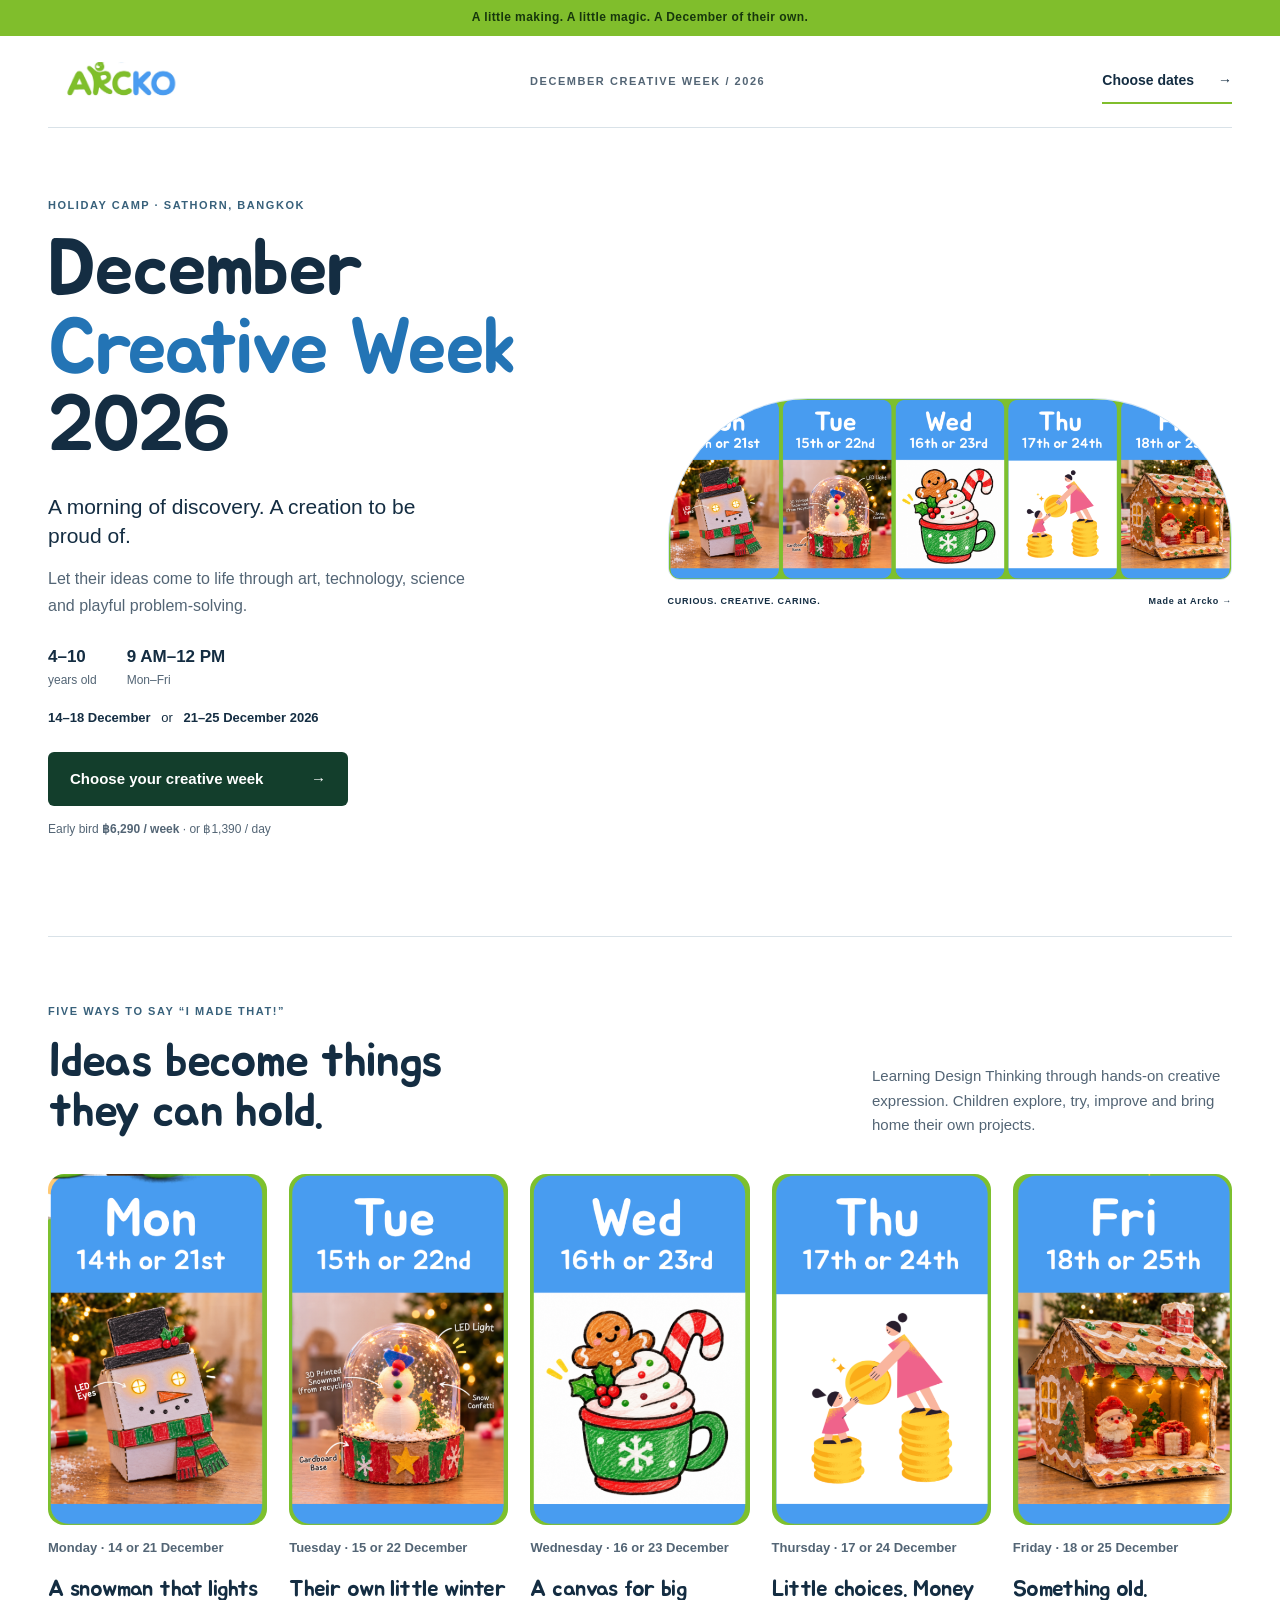
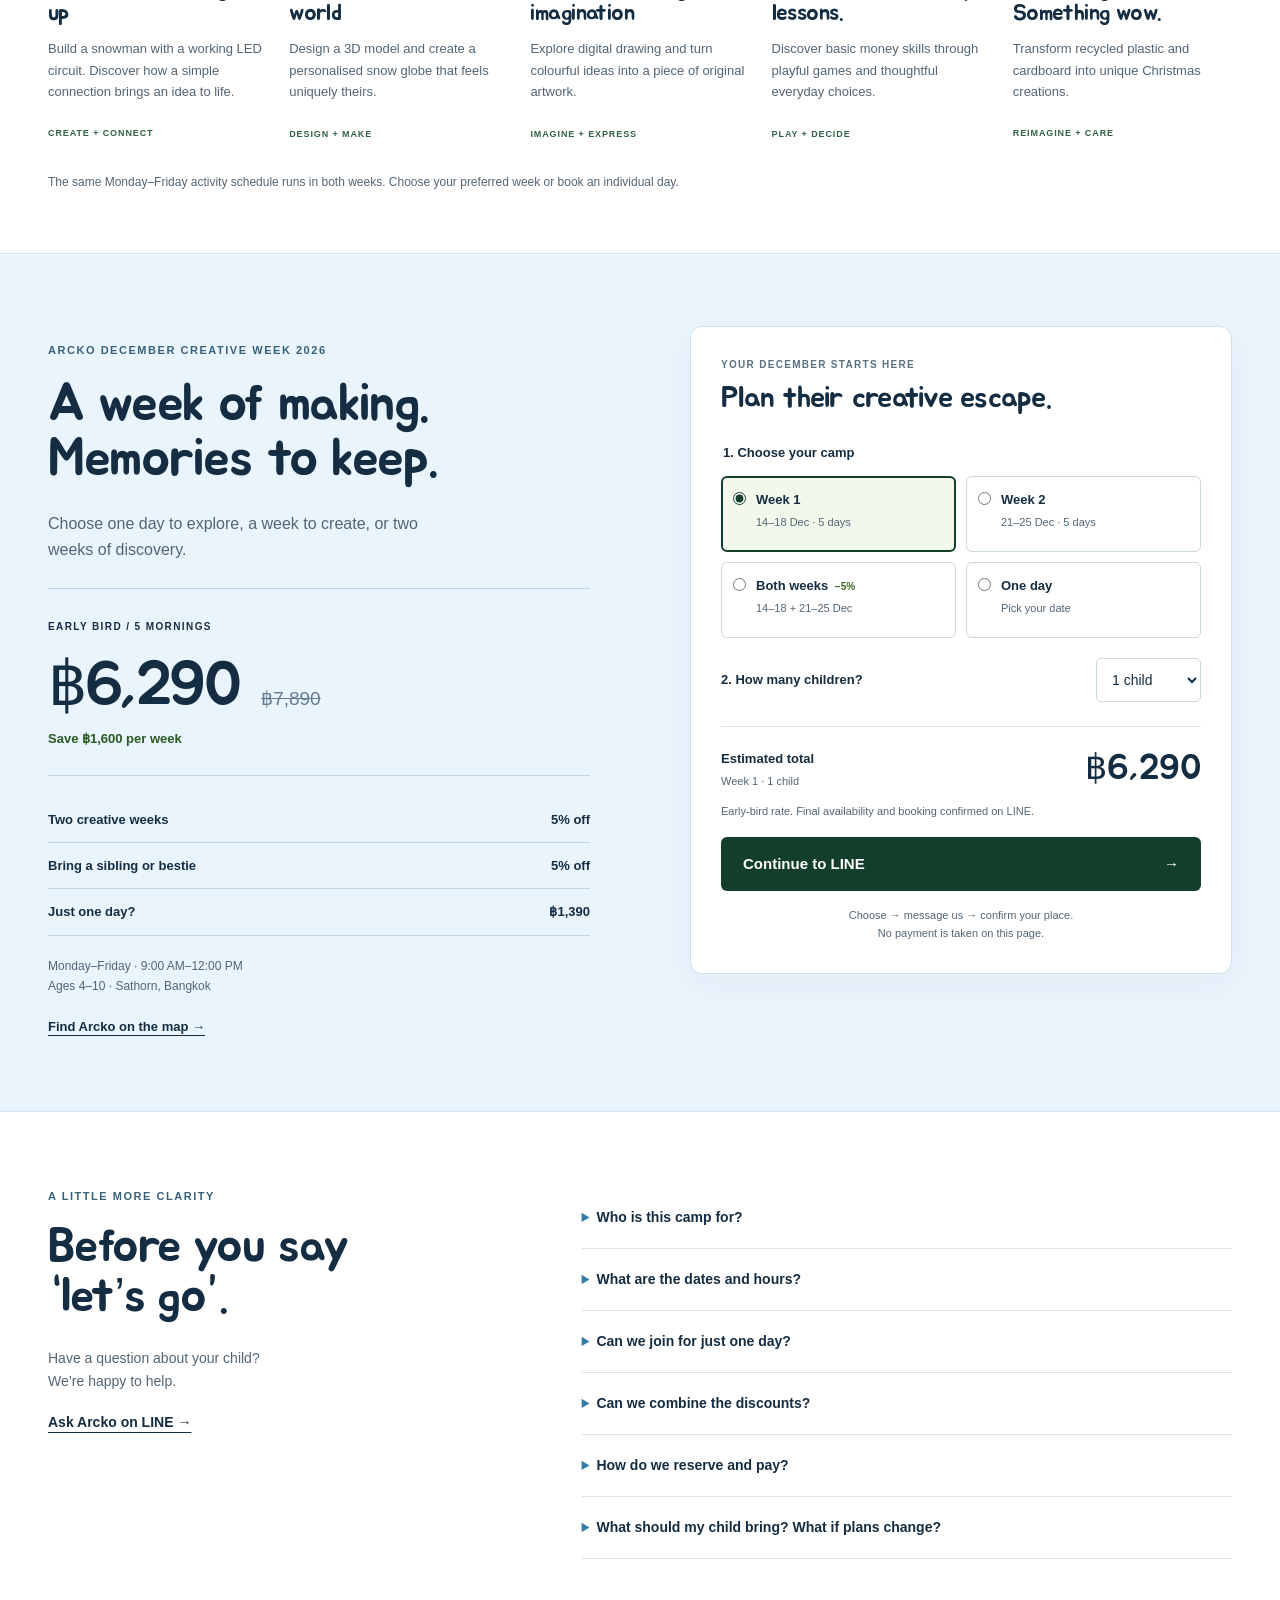
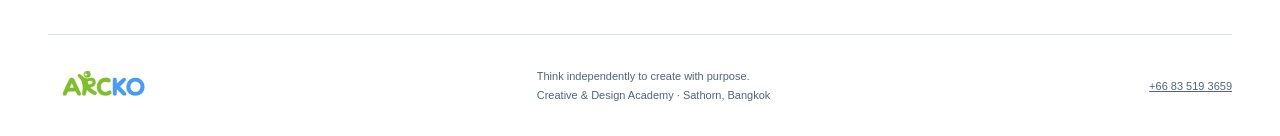
==== december2026/index.html @ ba05538b "Add December Creative Week dedicated page" ====
<!doctype html>
<html lang="en">
<head>
  <meta charset="utf-8">
  <meta name="viewport" content="width=device-width, initial-scale=1">
  <title>December Creative Week 2026 | Kids’ Holiday Camp in Sathorn | Arcko</title>
  <meta name="description" content="A creative December camp for ages 4–10 in Sathorn, Bangkok. 14–18 or 21–25 December 2026, 9am–12pm. 3D printing, circuit toys, digital art, money games and upcycling. Early bird ฿6,290/week.">
  <meta name="theme-color" content="#489cf0">
  <link rel="canonical" href="https://www.arckocreative.com/december2026/">
  <meta property="og:title" content="Arcko December Creative Week 2026">
  <meta property="og:description" content="Little hands. Big December ideas. Ages 4–10 · Sathorn · 14–18 & 21–25 December · from ฿1,390/day.">
  <meta property="og:type" content="website">
  <meta property="og:url" content="https://www.arckocreative.com/december2026/">
  <meta property="og:image" content="https://www.arckocreative.com/december2026/assets/arcko-logo.jpeg">
  <meta name="twitter:card" content="summary">
  <link rel="stylesheet" href="/december2026/camp.css">
  <script src="/december2026/camp-config.js" defer></script>
  <script src="/december2026/camp.js" defer></script>
</head>
<body>
<a class="skip" href="#main">Skip to content</a>
<div class="announcement">A little making. A little magic. A December of their own.</div>
<header class="shell"><a href="#main" aria-label="December Creative Week"><img class="logo" src="/december2026/assets/arcko-logo.jpeg" alt="Arcko" width="1320" height="354"></a><span class="header-label">DECEMBER CREATIVE WEEK / 2026</span><a class="header-cta" href="#booking">Choose dates <span aria-hidden="true">→</span></a></header>
<main id="main">
  <section class="hero shell">
    <div class="hero-copy"><p class="eyebrow">HOLIDAY CAMP · SATHORN, BANGKOK</p><h1>December<br><span>Creative Week</span><br>2026</h1><p class="lead">A morning of discovery. A creation to be proud of.</p><p class="intro">Let their ideas come to life through art, technology, science and playful problem-solving.</p><div class="facts"><span><b>4–10</b> years old</span><span><b>9 AM–12 PM</b> Mon–Fri</span></div><p class="hero-dates">14–18 December <span>or</span> 21–25 December 2026</p><a class="button primary" href="#booking">Choose your creative week <span aria-hidden="true">→</span></a><p class="price-hint">Early bird <b>฿6,290 / week</b> · or ฿1,390 / day</p></div>
    <div class="hero-visual"><div class="video-frame" id="camp-video"><img class="camp-schedule-art" src="/december2026/assets/arcko-december-creative-week-projects.png" alt="Creative Week projects from Monday to Friday: snowman circuit toy, 3D printed snow globe, digital arts, finance for kids, and upcycling" width="2048" height="656" fetchpriority="high"></div><div class="visual-caption"><span>CURIOUS. CREATIVE. CARING.</span><span>Made at Arcko →</span></div><img class="spark" src="/december2026/assets/arcko-spark.png" alt="Spark, Arcko’s lightbulb mascot" width="1305" height="1205"><div class="handwritten">Imagine it.<br>Make it. Keep it.</div></div>
  </section>
  <section class="making shell" id="activities"><div class="section-heading"><div><p class="eyebrow">FIVE WAYS TO SAY “I MADE THAT!”</p><h2>Ideas become things<br>they can hold.</h2></div><p>Learning Design Thinking through hands-on creative expression. Children explore, try, improve and bring home their own projects.</p></div>
  <div class="activities">
    <article><div class="project-art-panel" style="--panel:0"><img src="/december2026/assets/arcko-december-creative-week-projects.png" alt="Monday · 14 or 21 December: Snowman circuit toy with LED eyes" width="2048" height="656" loading="lazy" decoding="async"></div><p class="project-day">Monday · 14 or 21 December</p><h3>A snowman that lights up</h3><p>Build a snowman with a working LED circuit. Discover how a simple connection brings an idea to life.</p><span class="skill">CREATE + CONNECT</span></article>
    <article><div class="project-art-panel" style="--panel:1"><img src="/december2026/assets/arcko-december-creative-week-projects.png" alt="Tuesday · 15 or 22 December: Personalised 3D printed snow globe" width="2048" height="656" loading="lazy" decoding="async"></div><p class="project-day">Tuesday · 15 or 22 December</p><h3>Their own little winter world</h3><p>Design a 3D model and create a personalised snow globe that feels uniquely theirs.</p><span class="skill">DESIGN + MAKE</span></article>
    <article><div class="project-art-panel" style="--panel:2"><img src="/december2026/assets/arcko-december-creative-week-projects.png" alt="Wednesday · 16 or 23 December: Christmas digital drawing" width="2048" height="656" loading="lazy" decoding="async"></div><p class="project-day">Wednesday · 16 or 23 December</p><h3>A canvas for big imagination</h3><p>Explore digital drawing and turn colourful ideas into a piece of original artwork.</p><span class="skill">IMAGINE + EXPRESS</span></article>
    <article><div class="project-art-panel" style="--panel:3"><img src="/december2026/assets/arcko-december-creative-week-projects.png" alt="Thursday · 17 or 24 December: Finance for kids activity illustration" width="2048" height="656" loading="lazy" decoding="async"></div><p class="project-day">Thursday · 17 or 24 December</p><h3>Little choices. Money lessons.</h3><p>Discover basic money skills through playful games and thoughtful everyday choices.</p><span class="skill">PLAY + DECIDE</span></article>
    <article><div class="project-art-panel" style="--panel:4"><img src="/december2026/assets/arcko-december-creative-week-projects.png" alt="Friday · 18 or 25 December: Upcycled Christmas house" width="2048" height="656" loading="lazy" decoding="async"></div><p class="project-day">Friday · 18 or 25 December</p><h3>Something old. Something wow.</h3><p>Transform recycled plastic and cardboard into unique Christmas creations.</p><span class="skill">REIMAGINE + CARE</span></article>
  </div><p class="activity-note">The same Monday–Friday activity schedule runs in both weeks. Choose your preferred week or book an individual day.</p></section>
  <section class="booking-section" id="booking"><div class="shell booking-layout"><div class="offer"><p class="eyebrow">ARCKO DECEMBER CREATIVE WEEK 2026</p><h2>A week of making.<br>Memories to keep.</h2><p class="offer-intro">Choose one day to explore, a week to create, or two weeks of discovery.</p><div class="weekly-price"><span>EARLY BIRD / 5 MORNINGS</span><p><b>฿6,290</b> <del>฿7,890</del></p><strong>Save ฿1,600 per week</strong></div><div class="offer-lines"><p><b>Two creative weeks</b><span>5% off</span></p><p><b>Bring a sibling or bestie</b><span>5% off</span></p><p><b>Just one day?</b><span>฿1,390</span></p></div><p class="small">Monday–Friday · 9:00 AM–12:00 PM<br>Ages 4–10 · Sathorn, Bangkok</p><a class="map-link" href="https://maps.app.goo.gl/bFaTsB1kM1ziKFkr7" target="_blank" rel="noopener">Find Arcko on the map →</a></div>
  <form class="booking-card" id="booking-form"><p class="step-label">YOUR DECEMBER STARTS HERE</p><h3>Plan their creative escape.</h3><fieldset><legend>1. Choose your camp</legend><div class="plan-options"><label><input type="radio" name="plan" value="week1" checked><span><b>Week 1</b><small>14–18 Dec · 5 days</small></span></label><label><input type="radio" name="plan" value="week2"><span><b>Week 2</b><small>21–25 Dec · 5 days</small></span></label><label><input type="radio" name="plan" value="both"><span><b>Both weeks <em>−5%</em></b><small>14–18 + 21–25 Dec</small></span></label><label><input type="radio" name="plan" value="day"><span><b>One day</b><small>Pick your date</small></span></label></div></fieldset><div id="day-field" hidden><label for="camp-day">Choose a day</label><select id="camp-day"><option value="2026-12-14">Monday 14 December</option><option value="2026-12-15">Tuesday 15 December</option><option value="2026-12-16">Wednesday 16 December</option><option value="2026-12-17">Thursday 17 December</option><option value="2026-12-18">Friday 18 December</option><option value="2026-12-21">Monday 21 December</option><option value="2026-12-22">Tuesday 22 December</option><option value="2026-12-23">Wednesday 23 December</option><option value="2026-12-24">Thursday 24 December</option><option value="2026-12-25">Friday 25 December</option></select></div><div class="children-field"><label for="children">2. How many children?</label><select id="children"><option value="1">1 child</option><option value="2">2 children</option><option value="3">3 children</option><option value="4">4 children</option></select></div><label class="checkbox" id="friend-field" hidden><input type="checkbox" id="friends">Booking siblings or besties together · 5% off</label><div class="total" aria-live="polite"><span>Estimated total <small id="selection-description">Week 1 · 1 child</small></span><strong id="total-price">฿6,290</strong></div><p class="discount-note" id="discount-note">Early-bird rate. Final availability and booking confirmed on LINE.</p><button class="button primary" type="submit">Continue to LINE <span aria-hidden="true">→</span></button><p class="reassurance">Choose → message us → confirm your place.<br>No payment is taken on this page.</p><noscript><p>Message our team to choose dates and confirm pricing.</p><a href="https://lin.ee/Sv8YgSv">Book through LINE →</a></noscript></form></div></section>
  <section class="questions shell"><div><p class="eyebrow">A LITTLE MORE CLARITY</p><h2>Before you say<br>“let’s go”.</h2><p>Have a question about your child?<br>We’re happy to help.</p><a href="https://lin.ee/Sv8YgSv" class="text-link">Ask Arcko on LINE →</a></div><div class="faq"><details><summary>Who is this camp for?</summary><p>Children aged 4–10 who enjoy exploring, making and discovering. Tell us your child’s age on LINE so we can discuss the right fit.</p></details><details><summary>What are the dates and hours?</summary><p>Week 1 is 14–18 December 2026. Week 2 is 21–25 December 2026. Each week runs Monday to Friday, 9:00 AM–12:00 PM, in Sathorn, Bangkok.</p></details><details><summary>Can we join for just one day?</summary><p>Yes. The early-bird day rate is ฿1,390 per child. Select “One day” above and choose your date. Our team will confirm the activity schedule and availability.</p></details><details><summary>Can we combine the discounts?</summary><p>There is a 5% offer for two weeks and a 5% offer for siblings or besties. The estimate applies one 5% discount at a time. Our team will confirm which offers apply to your booking on LINE.</p></details><details><summary>How do we reserve and pay?</summary><p>Choose your dates and number of children, then continue to LINE with your booking summary. Our team will confirm availability, the final amount and payment instructions. A page selection alone does not reserve a place.</p></details><details><summary>What should my child bring? What if plans change?</summary><p>Before paying, please ask our team for the packing list, any food or material arrangements, and cancellation or rescheduling terms. Share any allergies or access needs directly with our team.</p></details></div></section>
</main>
<footer class="shell"><img class="logo" src="/december2026/assets/arcko-logo.jpeg" width="1320" height="354" alt="Arcko"><p>Think independently to create with purpose.<br>Creative & Design Academy · Sathorn, Bangkok</p><a href="tel:+66835193659">+66 83 519 3659</a></footer>
<aside class="mobile-bar"><span>Early bird <b>฿6,290<small> / week</small></b></span><a class="button primary" href="#booking">Choose dates →</a></aside>
<dialog id="line-dialog" aria-labelledby="dialog-title"><button type="button" class="close" aria-label="Close booking summary">×</button><p class="eyebrow">ONE MESSAGE AWAY</p><h2 id="dialog-title">Let’s make it happen.</h2><p>Copy your selection, then paste it into our LINE chat. We’ll help you confirm your booking.</p><label for="booking-message">Your booking summary</label><textarea id="booking-message" rows="6" readonly></textarea><div class="dialog-actions"><button class="button outline" id="copy-summary" type="button">1. Copy summary</button><a class="button primary" id="open-line" href="https://lin.ee/Sv8YgSv" target="_blank" rel="noopener">2. Open LINE →</a></div><p id="copy-status" class="small" role="status"></p><p class="small">Your place is confirmed by our team after booking and payment arrangements.</p></dialog>
</body>
</html>
---- december2026/camp.css ----
@font-face{font-family:Jua;src:url('assets/jua.ttf') format('truetype');font-display:swap}
:root{--blue:#489cf0;--green:#80be2c;--ink:#142d42;--muted:#536575;--line:#d9e2e8;--pale:#eef6fd;--paper:#fff;--cta:#133e2c}
*{box-sizing:border-box}html{scroll-behavior:smooth;scroll-padding-top:24px}body{margin:0;color:var(--ink);background:var(--paper);font:16px/1.65 Arial,sans-serif}a{color:inherit}button,input,select,textarea{font:inherit}button,a,input,select,summary{touch-action:manipulation}img{display:block;max-width:100%}h1,h2,h3,p{margin:0}h1,h2,h3{font-family:Jua,Arial,sans-serif;font-weight:400;line-height:1.04;letter-spacing:-.025em}h2{font-size:clamp(34px,4vw,48px)}p{margin-bottom:16px}button{cursor:pointer}.shell{width:min(1200px,calc(100% - 96px));margin-inline:auto}.announcement{background:var(--green);color:#16370c;text-align:center;padding:8px 16px;font-size:12px;letter-spacing:.035em;font-weight:700}header{display:flex;justify-content:space-between;align-items:center;gap:24px;min-height:92px;border-bottom:1px solid var(--line)}.logo{width:145px;height:auto}.header-label{font-size:11px;letter-spacing:.14em;font-weight:700;color:var(--muted)}.header-cta{text-decoration:none;font-weight:700;font-size:14px;border-bottom:2px solid var(--green);padding:10px 0}.header-cta span{margin-left:20px}.hero{display:grid;grid-template-columns:1fr 1fr;gap:55px;padding-block:68px 80px;align-items:center}.eyebrow{font-size:11px;letter-spacing:.14em;font-weight:800;margin-bottom:18px;color:#38617b}h1{font-size:clamp(50px,6.2vw,82px);line-height:.99;margin-bottom:24px}h1 span{color:#2374b5}.lead{font-size:21px;line-height:1.4;max-width:400px}.intro{max-width:430px;color:var(--muted);font-size:16px}.facts{display:flex;gap:30px;margin-top:24px;margin-bottom:16px}.facts span{display:flex;flex-direction:column;font-size:12px;color:var(--muted)}.facts b{font-size:17px;color:var(--ink)}.hero-dates{font-size:13px;font-weight:bold}.hero-dates span{font-weight:400;margin:0 7px}.button{display:inline-flex;align-items:center;justify-content:space-between;gap:20px;min-height:54px;border:0;border-radius:6px;text-decoration:none;font-weight:700;padding:14px 22px;font-size:15px;transition:background .15s,transform .15s}.primary{background:var(--cta);color:#fff}.primary:hover{background:#20563e;transform:translateY(-1px)}.hero .button{margin-top:8px;min-width:300px}.price-hint{font-size:12px;margin-top:14px;color:var(--muted)}.hero-visual{position:relative;padding-bottom:46px}.video-frame{aspect-ratio:4/4.4;background:var(--pale);border-radius:140px 140px 12px 12px;overflow:hidden;border:1px solid #d0e3f3}.media-placeholder{height:100%;display:flex;flex-direction:column;justify-content:center;align-items:center;text-align:center;padding:30px;background-image:linear-gradient(#d7e7f455 1px,transparent 1px),linear-gradient(90deg,#d7e7f455 1px,transparent 1px);background-size:28px 28px;color:#425f74}.media-placeholder p{font-weight:bold;margin:16px 0 3px}.media-placeholder small{font-size:12px;max-width:230px}.play{width:62px;height:62px;display:grid;place-items:center;border:1px solid #91b8d4;border-radius:50%;font-size:30px;background:white}.video-frame video,.video-frame>img{width:100%;height:100%;object-fit:cover}.visual-caption{display:flex;justify-content:space-between;font-size:9px;font-weight:bold;letter-spacing:.08em;padding-top:14px}.spark{position:absolute;right:-20px;bottom:10px;width:156px;filter:drop-shadow(0 7px 9px #26446215)}.handwritten{position:absolute;top:-17px;right:-20px;transform:rotate(7deg);font:22px/1.05 Jua,Arial;background:#d9f1b4;padding:18px 23px;box-shadow:3px 3px 0 var(--ink)}.making{border-top:1px solid var(--line);padding-block:65px 60px}.section-heading{display:flex;align-items:flex-end;justify-content:space-between;gap:50px;margin-bottom:36px}.section-heading>p{max-width:360px;color:var(--muted);font-size:15px;margin:0}.activities{display:grid;grid-template-columns:repeat(5,1fr);gap:22px}.activities article{min-width:0}.photo-slot{aspect-ratio:1;display:flex;flex-direction:column;justify-content:space-between;background:#eef6fd;padding:15px;overflow:hidden;border-bottom:4px solid var(--blue)}.photo-slot>span{font-size:8px;letter-spacing:.1em;color:#547184}.photo-slot>strong{font:25px/1.07 Jua,Arial;color:#48708a}.activities article:nth-child(even) .photo-slot{background:#f0f7e7;border-color:var(--green)}.photo-slot.has-image{padding:0}.photo-slot img{width:100%;height:100%;object-fit:cover}.activities h3{font-size:23px;margin:20px 0 12px}.activities p{font-size:13px;color:var(--muted);line-height:1.65}.skill{font-size:9px;font-weight:800;letter-spacing:.1em;color:#316245}.activity-note{font-size:12px;color:var(--muted);margin-top:28px;margin-bottom:0}.booking-section{background:#eaf4fd;border-top:1px solid #d1e4f4;border-bottom:1px solid #d1e4f4;padding:72px 0}.booking-layout{display:grid;grid-template-columns:1fr 1fr;gap:100px;align-items:start}.offer{padding-top:15px}.offer h2{font-size:clamp(36px,4.2vw,53px)}.offer-intro{max-width:400px;margin:24px 0;color:var(--muted)}.weekly-price{padding:23px 0;border-top:1px solid #bfd6e8;border-bottom:1px solid #bfd6e8}.weekly-price>span{font-size:10px;letter-spacing:.14em;font-weight:800}.weekly-price p{margin:9px 0 0;display:flex;gap:22px;align-items:baseline}.weekly-price b{font:62px Jua,Arial;letter-spacing:-.04em}.weekly-price del{font-size:19px;color:#667c8f}.weekly-price>strong{color:#285a22;font-size:13px}.offer-lines{margin:21px 0}.offer-lines p{display:flex;justify-content:space-between;border-bottom:1px solid #bfd6e8;padding:12px 0;margin:0;gap:15px;font-size:13px}.offer-lines span{font-weight:bold}.small{font-size:12px;color:var(--muted)}.map-link{font-size:13px;font-weight:bold;text-underline-offset:4px}.booking-card{background:white;padding:30px;border-radius:12px;box-shadow:0 10px 36px #17394a0b;border:1px solid #d1dfe8}.step-label{font-size:10px;letter-spacing:.13em;color:#587280;font-weight:bold;margin-bottom:10px}.booking-card h3{font-size:30px;margin-bottom:28px}fieldset{border:0;padding:0;margin:0 0 20px}legend,.children-field>label,#day-field>label{font-weight:bold;font-size:13px;margin-bottom:12px;display:block}.plan-options{display:grid;grid-template-columns:1fr 1fr;gap:10px}.plan-options label{position:relative;cursor:pointer}.plan-options input{position:absolute;left:12px;top:16px;margin:0;accent-color:var(--cta)}.plan-options label>span{display:flex;flex-direction:column;border:1px solid #cad8df;border-radius:6px;padding:12px 10px 12px 34px;min-height:76px}.plan-options b{font-size:13px}.plan-options small{font-size:11px;margin-top:3px;color:var(--muted)}.plan-options input:checked+span{border:2px solid var(--cta);background:#f2f8eb;padding:11px 9px 11px 33px}.plan-options input:focus-visible+span{outline:3px solid var(--blue);outline-offset:3px}.plan-options em{font-style:normal;font-size:10px;color:#38651e;margin-left:3px}.children-field{display:flex;align-items:center;justify-content:space-between;gap:16px;margin-top:20px}.children-field>label{margin:0}select{border:1px solid #cad8df;padding:11px;border-radius:5px;background:white;color:var(--ink);font-size:14px;min-height:44px}#day-field{margin-bottom:18px}#day-field select{width:100%}.checkbox{display:flex;gap:10px;align-items:flex-start;font-size:12px;line-height:1.5;margin-top:16px}.checkbox input{accent-color:var(--cta);width:17px;height:17px;margin:1px 0;flex-shrink:0}[hidden]{display:none!important}.total{display:flex;justify-content:space-between;align-items:center;gap:10px;margin-top:24px;border-top:1px solid var(--line);padding-top:20px}.total>span{font-size:13px;font-weight:bold}.total small{display:block;font-size:11px;font-weight:400;color:var(--muted);margin-top:3px}.total strong{font:35px Jua,Arial;white-space:nowrap}.discount-note{font-size:11px;color:var(--muted);margin:12px 0 18px;line-height:1.5}.booking-card>.button{width:100%}.reassurance{text-align:center;font-size:11px;color:var(--muted);margin:15px 0 0}.questions{display:grid;grid-template-columns:.8fr 1.2fr;gap:100px;padding-block:75px}.questions h2{margin-bottom:24px}.questions>div>p:not(.eyebrow){font-size:14px;color:var(--muted)}.text-link{font-size:14px;font-weight:bold;text-underline-offset:5px}.faq details{border-bottom:1px solid var(--line)}.faq summary{padding:19px 0;font-size:14px;font-weight:bold;cursor:pointer}.faq details p{color:var(--muted);font-size:13px;line-height:1.7;margin-bottom:20px}.faq summary::marker{color:#347da9}footer{border-top:1px solid var(--line);display:flex;justify-content:space-between;align-items:center;gap:30px;padding-block:32px}footer .logo{width:110px}footer p,footer a{font-size:11px;color:var(--muted);margin:0}footer a{white-space:nowrap}.mobile-bar{display:none}.skip{position:absolute;top:-90px;left:10px;background:white;padding:12px;z-index:100}.skip:focus{top:8px}:focus-visible{outline:3px solid #2579bb;outline-offset:4px}dialog{border:0;border-radius:12px;padding:35px;width:min(540px,calc(100% - 32px));max-height:90dvh;overflow:auto;color:var(--ink);box-shadow:0 30px 100px #142d4233}dialog::backdrop{background:#102b41aa;backdrop-filter:blur(4px)}dialog h2{font-size:35px;margin-bottom:20px}dialog>p:not(.eyebrow){font-size:14px;color:var(--muted)}dialog label{font-size:12px;font-weight:bold}.close{position:absolute;right:12px;top:8px;border:0;background:white;font-size:30px;width:40px;height:40px;color:var(--ink)}textarea{display:block;width:100%;margin:10px 0 18px;resize:vertical;border:1px solid var(--line);border-radius:6px;padding:12px;color:var(--ink);background:#f7fafc;font-size:13px;line-height:1.6}.dialog-actions{display:grid;grid-template-columns:1fr 1fr;gap:10px}.dialog-actions .button{font-size:13px;padding:12px;justify-content:center}.outline{border:1px solid var(--ink);background:white;color:var(--ink)}#copy-status{margin-top:12px}
.spark{height:auto}
@media(min-width:1000px){.booking-card{position:sticky;top:30px}}
@media(max-width:1000px){.shell{width:calc(100% - 48px)}.hero{gap:35px}.header-label{font-size:9px}.activities{gap:14px}.activities h3{font-size:20px}.photo-slot>strong{font-size:20px}.photo-slot{padding:12px}.booking-layout{gap:45px}.questions{gap:50px}.booking-card{padding:24px}}
@media(max-width:760px){.header-label{display:none}.hero{grid-template-columns:1fr;gap:40px;padding-block:38px 45px}.hero-copy{max-width:540px}h1{font-size:66px}.hero-visual{width:min(460px,100%);margin-inline:auto}.video-frame{aspect-ratio:4/3;border-radius:95px 95px 8px 8px}.spark{width:120px;right:-10px;bottom:5px}.handwritten{font-size:19px;right:5px}.section-heading{display:block}.section-heading>p{margin-top:22px;max-width:560px}.activities{grid-template-columns:repeat(2,1fr);gap:30px 20px}.activities article:last-child{grid-column:1 / -1;display:grid;grid-template-columns:1fr 1fr;column-gap:20px}.activities article:last-child .photo-slot{grid-row:1 / 4}.activities article:last-child h3{align-self:end}.activities article:last-child .skill{align-self:start}.photo-slot>strong{font-size:29px}.activities h3{font-size:25px}.activities p{font-size:14px}.booking-layout{grid-template-columns:1fr;gap:35px}.booking-section{padding:45px 0}.offer{padding-top:0}.offer-lines{max-width:500px}.weekly-price{max-width:500px}.booking-card{padding:28px}.questions{grid-template-columns:1fr;gap:24px;padding-block:50px}.questions h2 br{display:none}.questions>div>p:not(.eyebrow){display:none}.questions .text-link{display:none}footer{flex-wrap:wrap;gap:20px;padding-bottom:120px}.mobile-bar{display:flex;position:fixed;bottom:0;left:0;right:0;z-index:10;padding:12px 20px max(12px,env(safe-area-inset-bottom));background:#fffffff5;backdrop-filter:blur(12px);border-top:1px solid var(--line);justify-content:space-between;gap:20px;align-items:center}.mobile-bar>span{font-size:10px;line-height:1.4}.mobile-bar b{display:block;font:27px Jua,Arial}.mobile-bar small{font:11px Arial}.mobile-bar .button{min-height:48px;font-size:14px;padding:12px 22px}.making{padding-block:40px}.visual-caption{font-size:8px}}
@media(max-width:400px){.shell{width:calc(100% - 36px)}header{min-height:78px}.logo{width:125px}h1{font-size:56px}.lead{font-size:19px}.hero .button{min-width:0;width:100%;font-size:14px}.facts{gap:25px}.hero-dates{font-size:12px}.hero-dates span{margin:0 3px}.handwritten{font-size:17px}.photo-slot>strong{font-size:23px}.photo-slot>span{font-size:7px}.activities h3{font-size:22px}.activities p{font-size:13px}.booking-card{padding:20px}.plan-options label>span{padding-left:30px}.plan-options input:checked+span{padding-left:29px}.plan-options input{left:10px}.plan-options b{font-size:12px}.plan-options small{font-size:10px}.total strong{font-size:30px}.mobile-bar{padding-inline:16px;gap:10px}.mobile-bar .button{padding-inline:16px}dialog{padding:28px 20px}.dialog-actions{grid-template-columns:1fr}}
@media(prefers-reduced-motion:reduce){html{scroll-behavior:auto}*{transition:none!important}}
.header-cta{white-space:nowrap}.mobile-bar b,.mobile-bar .button{white-space:nowrap}
@media(max-width:360px){h1{font-size:44px}.hero{padding-top:30px}.header-cta span{margin-left:8px}.mobile-bar b{font-size:23px}.mobile-bar .button{font-size:12px;padding-inline:12px}.mobile-bar small{font-size:10px}.mobile-bar{gap:8px}.hero-dates{line-height:1.6}.booking-card{padding:16px}.plan-options{gap:8px}.plan-options label>span{padding-left:27px}.plan-options input:checked+span{padding-left:26px}}

/* Supplied Creative Week artwork, preserved without redrawing. */
.camp-schedule-art{display:block;width:100%;height:auto}.hero-visual .video-frame{aspect-ratio:auto;min-height:0;padding:0;overflow:hidden}.hero-visual .spark,.hero-visual .handwritten{display:none}.project-art-panel{position:relative;width:100%;aspect-ratio:410/656;overflow:hidden;border-radius:16px}.project-art-panel img{display:block;width:500%;max-width:none;height:100%;transform:translateX(calc(var(--panel) * -20%))}.project-day{font-size:13px;font-weight:bold;color:#216eaf;margin:12px 0}
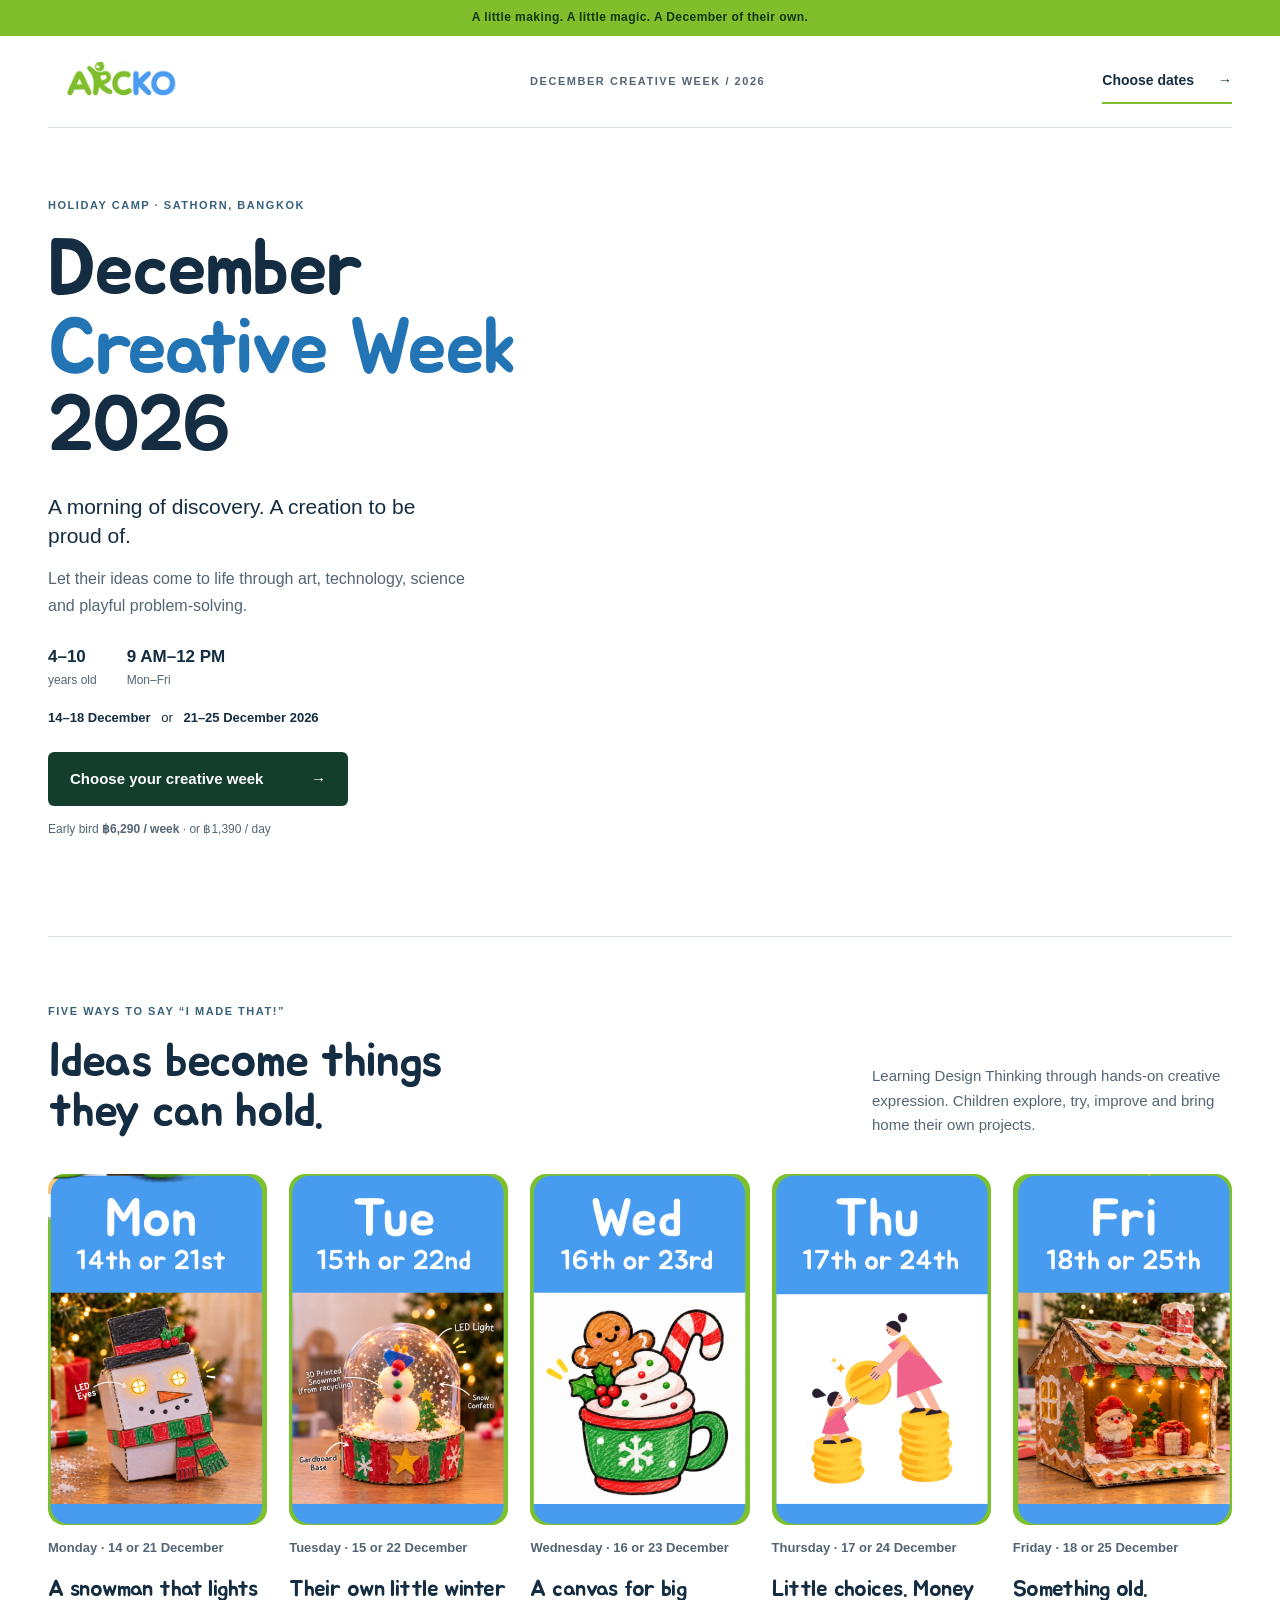
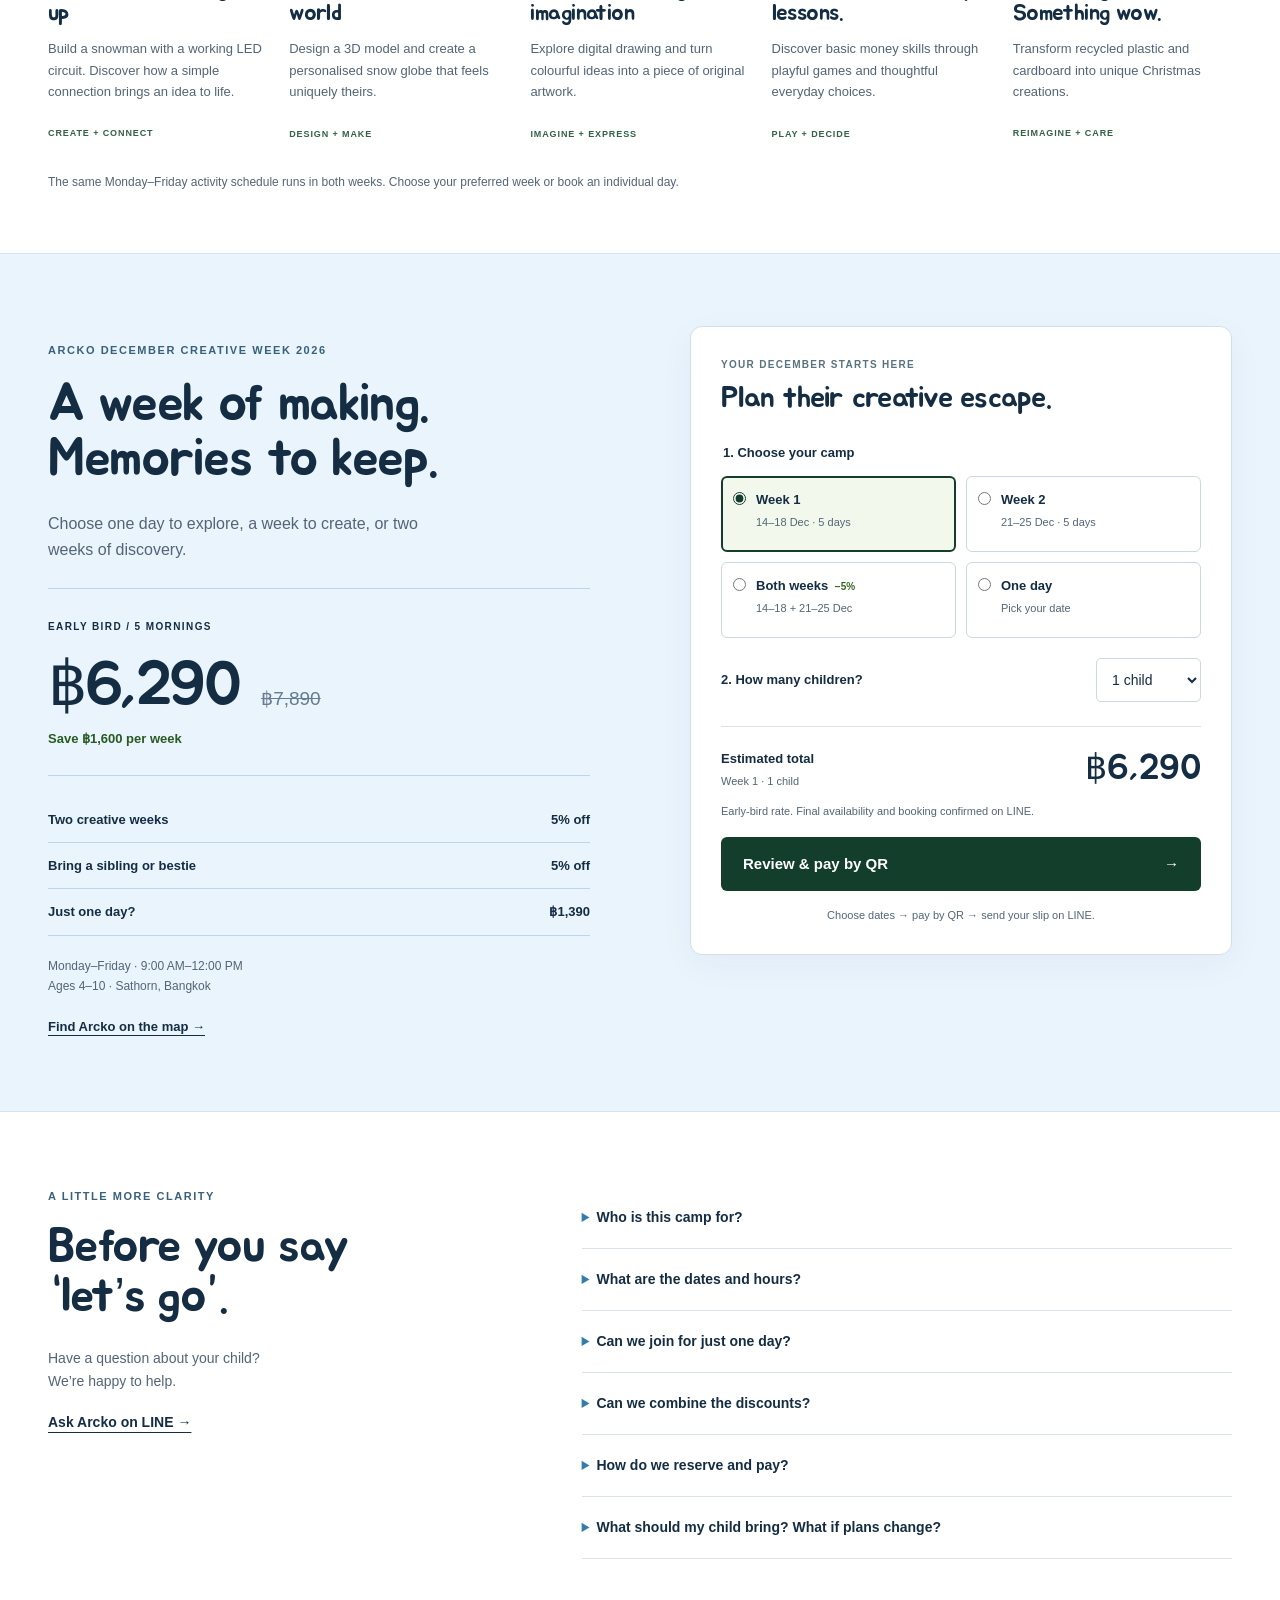
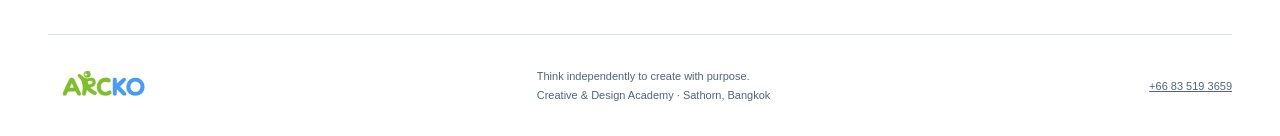
==== commit 63183fc9: "Add December camp QR payment flow" ====
--- a/december2026/index.html
+++ b/december2026/index.html
@@ -24,7 +24,6 @@
 <main id="main">
   <section class="hero shell">
     <div class="hero-copy"><p class="eyebrow">HOLIDAY CAMP · SATHORN, BANGKOK</p><h1>December<br><span>Creative Week</span><br>2026</h1><p class="lead">A morning of discovery. A creation to be proud of.</p><p class="intro">Let their ideas come to life through art, technology, science and playful problem-solving.</p><div class="facts"><span><b>4–10</b> years old</span><span><b>9 AM–12 PM</b> Mon–Fri</span></div><p class="hero-dates">14–18 December <span>or</span> 21–25 December 2026</p><a class="button primary" href="#booking">Choose your creative week <span aria-hidden="true">→</span></a><p class="price-hint">Early bird <b>฿6,290 / week</b> · or ฿1,390 / day</p></div>
-    <div class="hero-visual"><div class="video-frame" id="camp-video"><img class="camp-schedule-art" src="/december2026/assets/arcko-december-creative-week-projects.png" alt="Creative Week projects from Monday to Friday: snowman circuit toy, 3D printed snow globe, digital arts, finance for kids, and upcycling" width="2048" height="656" fetchpriority="high"></div><div class="visual-caption"><span>CURIOUS. CREATIVE. CARING.</span><span>Made at Arcko →</span></div><img class="spark" src="/december2026/assets/arcko-spark.png" alt="Spark, Arcko’s lightbulb mascot" width="1305" height="1205"><div class="handwritten">Imagine it.<br>Make it. Keep it.</div></div>
   </section>
   <section class="making shell" id="activities"><div class="section-heading"><div><p class="eyebrow">FIVE WAYS TO SAY “I MADE THAT!”</p><h2>Ideas become things<br>they can hold.</h2></div><p>Learning Design Thinking through hands-on creative expression. Children explore, try, improve and bring home their own projects.</p></div>
   <div class="activities">
@@ -35,11 +34,11 @@
     <article><div class="project-art-panel" style="--panel:4"><img src="/december2026/assets/arcko-december-creative-week-projects.png" alt="Friday · 18 or 25 December: Upcycled Christmas house" width="2048" height="656" loading="lazy" decoding="async"></div><p class="project-day">Friday · 18 or 25 December</p><h3>Something old. Something wow.</h3><p>Transform recycled plastic and cardboard into unique Christmas creations.</p><span class="skill">REIMAGINE + CARE</span></article>
   </div><p class="activity-note">The same Monday–Friday activity schedule runs in both weeks. Choose your preferred week or book an individual day.</p></section>
   <section class="booking-section" id="booking"><div class="shell booking-layout"><div class="offer"><p class="eyebrow">ARCKO DECEMBER CREATIVE WEEK 2026</p><h2>A week of making.<br>Memories to keep.</h2><p class="offer-intro">Choose one day to explore, a week to create, or two weeks of discovery.</p><div class="weekly-price"><span>EARLY BIRD / 5 MORNINGS</span><p><b>฿6,290</b> <del>฿7,890</del></p><strong>Save ฿1,600 per week</strong></div><div class="offer-lines"><p><b>Two creative weeks</b><span>5% off</span></p><p><b>Bring a sibling or bestie</b><span>5% off</span></p><p><b>Just one day?</b><span>฿1,390</span></p></div><p class="small">Monday–Friday · 9:00 AM–12:00 PM<br>Ages 4–10 · Sathorn, Bangkok</p><a class="map-link" href="https://maps.app.goo.gl/bFaTsB1kM1ziKFkr7" target="_blank" rel="noopener">Find Arcko on the map →</a></div>
-  <form class="booking-card" id="booking-form"><p class="step-label">YOUR DECEMBER STARTS HERE</p><h3>Plan their creative escape.</h3><fieldset><legend>1. Choose your camp</legend><div class="plan-options"><label><input type="radio" name="plan" value="week1" checked><span><b>Week 1</b><small>14–18 Dec · 5 days</small></span></label><label><input type="radio" name="plan" value="week2"><span><b>Week 2</b><small>21–25 Dec · 5 days</small></span></label><label><input type="radio" name="plan" value="both"><span><b>Both weeks <em>−5%</em></b><small>14–18 + 21–25 Dec</small></span></label><label><input type="radio" name="plan" value="day"><span><b>One day</b><small>Pick your date</small></span></label></div></fieldset><div id="day-field" hidden><label for="camp-day">Choose a day</label><select id="camp-day"><option value="2026-12-14">Monday 14 December</option><option value="2026-12-15">Tuesday 15 December</option><option value="2026-12-16">Wednesday 16 December</option><option value="2026-12-17">Thursday 17 December</option><option value="2026-12-18">Friday 18 December</option><option value="2026-12-21">Monday 21 December</option><option value="2026-12-22">Tuesday 22 December</option><option value="2026-12-23">Wednesday 23 December</option><option value="2026-12-24">Thursday 24 December</option><option value="2026-12-25">Friday 25 December</option></select></div><div class="children-field"><label for="children">2. How many children?</label><select id="children"><option value="1">1 child</option><option value="2">2 children</option><option value="3">3 children</option><option value="4">4 children</option></select></div><label class="checkbox" id="friend-field" hidden><input type="checkbox" id="friends">Booking siblings or besties together · 5% off</label><div class="total" aria-live="polite"><span>Estimated total <small id="selection-description">Week 1 · 1 child</small></span><strong id="total-price">฿6,290</strong></div><p class="discount-note" id="discount-note">Early-bird rate. Final availability and booking confirmed on LINE.</p><button class="button primary" type="submit">Continue to LINE <span aria-hidden="true">→</span></button><p class="reassurance">Choose → message us → confirm your place.<br>No payment is taken on this page.</p><noscript><p>Message our team to choose dates and confirm pricing.</p><a href="https://lin.ee/Sv8YgSv">Book through LINE →</a></noscript></form></div></section>
-  <section class="questions shell"><div><p class="eyebrow">A LITTLE MORE CLARITY</p><h2>Before you say<br>“let’s go”.</h2><p>Have a question about your child?<br>We’re happy to help.</p><a href="https://lin.ee/Sv8YgSv" class="text-link">Ask Arcko on LINE →</a></div><div class="faq"><details><summary>Who is this camp for?</summary><p>Children aged 4–10 who enjoy exploring, making and discovering. Tell us your child’s age on LINE so we can discuss the right fit.</p></details><details><summary>What are the dates and hours?</summary><p>Week 1 is 14–18 December 2026. Week 2 is 21–25 December 2026. Each week runs Monday to Friday, 9:00 AM–12:00 PM, in Sathorn, Bangkok.</p></details><details><summary>Can we join for just one day?</summary><p>Yes. The early-bird day rate is ฿1,390 per child. Select “One day” above and choose your date. Our team will confirm the activity schedule and availability.</p></details><details><summary>Can we combine the discounts?</summary><p>There is a 5% offer for two weeks and a 5% offer for siblings or besties. The estimate applies one 5% discount at a time. Our team will confirm which offers apply to your booking on LINE.</p></details><details><summary>How do we reserve and pay?</summary><p>Choose your dates and number of children, then continue to LINE with your booking summary. Our team will confirm availability, the final amount and payment instructions. A page selection alone does not reserve a place.</p></details><details><summary>What should my child bring? What if plans change?</summary><p>Before paying, please ask our team for the packing list, any food or material arrangements, and cancellation or rescheduling terms. Share any allergies or access needs directly with our team.</p></details></div></section>
+  <form class="booking-card" id="booking-form"><p class="step-label">YOUR DECEMBER STARTS HERE</p><h3>Plan their creative escape.</h3><fieldset><legend>1. Choose your camp</legend><div class="plan-options"><label><input type="radio" name="plan" value="week1" checked><span><b>Week 1</b><small>14–18 Dec · 5 days</small></span></label><label><input type="radio" name="plan" value="week2"><span><b>Week 2</b><small>21–25 Dec · 5 days</small></span></label><label><input type="radio" name="plan" value="both"><span><b>Both weeks <em>−5%</em></b><small>14–18 + 21–25 Dec</small></span></label><label><input type="radio" name="plan" value="day"><span><b>One day</b><small>Pick your date</small></span></label></div></fieldset><div id="day-field" hidden><label for="camp-day">Choose a day</label><select id="camp-day"><option value="2026-12-14">Monday 14 December</option><option value="2026-12-15">Tuesday 15 December</option><option value="2026-12-16">Wednesday 16 December</option><option value="2026-12-17">Thursday 17 December</option><option value="2026-12-18">Friday 18 December</option><option value="2026-12-21">Monday 21 December</option><option value="2026-12-22">Tuesday 22 December</option><option value="2026-12-23">Wednesday 23 December</option><option value="2026-12-24">Thursday 24 December</option><option value="2026-12-25">Friday 25 December</option></select></div><div class="children-field"><label for="children">2. How many children?</label><select id="children"><option value="1">1 child</option><option value="2">2 children</option><option value="3">3 children</option><option value="4">4 children</option></select></div><label class="checkbox" id="friend-field" hidden><input type="checkbox" id="friends">Booking siblings or besties together · 5% off</label><div class="total" aria-live="polite"><span>Estimated total <small id="selection-description">Week 1 · 1 child</small></span><strong id="total-price">฿6,290</strong></div><p class="discount-note" id="discount-note">Early-bird rate. Final availability and booking confirmed on LINE.</p><button class="button primary" type="submit">Review & pay by QR <span aria-hidden="true">→</span></button><p class="reassurance">Choose dates → pay by QR → send your slip on LINE.</p><noscript><p>Message our team to choose dates and confirm pricing.</p><a href="https://lin.ee/Sv8YgSv">Book through LINE →</a></noscript></form></div></section>
+  <section class="questions shell"><div><p class="eyebrow">A LITTLE MORE CLARITY</p><h2>Before you say<br>“let’s go”.</h2><p>Have a question about your child?<br>We’re happy to help.</p><a href="https://lin.ee/Sv8YgSv" class="text-link">Ask Arcko on LINE →</a></div><div class="faq"><details><summary>Who is this camp for?</summary><p>Children aged 4–10 who enjoy exploring, making and discovering. Tell us your child’s age on LINE so we can discuss the right fit.</p></details><details><summary>What are the dates and hours?</summary><p>Week 1 is 14–18 December 2026. Week 2 is 21–25 December 2026. Each week runs Monday to Friday, 9:00 AM–12:00 PM, in Sathorn, Bangkok.</p></details><details><summary>Can we join for just one day?</summary><p>Yes. The early-bird day rate is ฿1,390 per child. Select “One day” above and choose your date. Our team will confirm the activity schedule and availability.</p></details><details><summary>Can we combine the discounts?</summary><p>There is a 5% offer for two weeks and a 5% offer for siblings or besties. The estimate applies one 5% discount at a time. Our team will confirm which offers apply to your booking on LINE.</p></details><details><summary>How do we reserve and pay?</summary><p>Choose dates and the number of children, review your total, then pay using the QR. Tap Confirm via LINE and attach your slip. Our team verifies payment and confirms availability and your place.</p></details><details><summary>What should my child bring? What if plans change?</summary><p>Before paying, please ask our team for the packing list, any food or material arrangements, and cancellation or rescheduling terms. Share any allergies or access needs directly with our team.</p></details></div></section>
 </main>
 <footer class="shell"><img class="logo" src="/december2026/assets/arcko-logo.jpeg" width="1320" height="354" alt="Arcko"><p>Think independently to create with purpose.<br>Creative & Design Academy · Sathorn, Bangkok</p><a href="tel:+66835193659">+66 83 519 3659</a></footer>
 <aside class="mobile-bar"><span>Early bird <b>฿6,290<small> / week</small></b></span><a class="button primary" href="#booking">Choose dates →</a></aside>
-<dialog id="line-dialog" aria-labelledby="dialog-title"><button type="button" class="close" aria-label="Close booking summary">×</button><p class="eyebrow">ONE MESSAGE AWAY</p><h2 id="dialog-title">Let’s make it happen.</h2><p>Copy your selection, then paste it into our LINE chat. We’ll help you confirm your booking.</p><label for="booking-message">Your booking summary</label><textarea id="booking-message" rows="6" readonly></textarea><div class="dialog-actions"><button class="button outline" id="copy-summary" type="button">1. Copy summary</button><a class="button primary" id="open-line" href="https://lin.ee/Sv8YgSv" target="_blank" rel="noopener">2. Open LINE →</a></div><p id="copy-status" class="small" role="status"></p><p class="small">Your place is confirmed by our team after booking and payment arrangements.</p></dialog>
+<dialog id="line-dialog" aria-labelledby="dialog-title"><button type="button" class="close" aria-label="Back to dates and booking">×</button><p class="eyebrow">DECEMBER CREATIVE WEEK · PAYMENT</p><h2 id="dialog-title">Review. Scan. Confirm.</h2><div id="payment-summary" class="payment-summary"></div><p class="payment-total">Amount to pay <strong id="payment-total"></strong></p><p id="qr-error" hidden>Payment QR could not load. <a href="https://lin.ee/Sv8YgSv">Request the QR on LINE</a>.</p><div id="qr-block"><img id="payment-qr" src="/december2026/assets/arcko-payment-qr.png" width="280" height="280" alt="ARCKO payment QR"><p class="recipient">Bunyawi L.</p><a href="/december2026/assets/arcko-payment-qr.png" download="arcko-payment-qr.png">Save QR image ↓</a><p class="small">On one phone: save the QR, open your banking app and scan from your photo gallery. Check the recipient and enter the exact total above.</p></div><a class="button primary" id="open-line" href="https://lin.ee/Sv8YgSv" target="_blank" rel="noopener">Confirm via LINE →</a><p class="small">After paying, open LINE, send the booking message and attach your payment slip. Our team checks payment and availability before confirming your place.</p><details><summary>LINE not opening?</summary><label for="booking-message">Your booking summary</label><textarea id="booking-message" rows="8" readonly></textarea><button class="button outline" id="copy-summary" type="button">Copy summary</button><a href="https://lin.ee/Sv8YgSv" target="_blank" rel="noopener">Open LINE chat</a><p id="copy-status" class="small" role="status"></p></details></dialog>
 </body>
 </html>
--- a/december2026/camp.css
+++ b/december2026/camp.css
@@ -12,3 +12,5 @@
 
 /* Supplied Creative Week artwork, preserved without redrawing. */
 .camp-schedule-art{display:block;width:100%;height:auto}.hero-visual .video-frame{aspect-ratio:auto;min-height:0;padding:0;overflow:hidden}.hero-visual .spark,.hero-visual .handwritten{display:none}.project-art-panel{position:relative;width:100%;aspect-ratio:410/656;overflow:hidden;border-radius:16px}.project-art-panel img{display:block;width:500%;max-width:none;height:100%;transform:translateX(calc(var(--panel) * -20%))}.project-day{font-size:13px;font-weight:bold;color:#216eaf;margin:12px 0}
+
+.hero{grid-template-columns:1fr!important}.hero-copy{max-width:850px}.payment-summary{white-space:pre-line;background:#f1f7fc;border-radius:12px;padding:16px;font-size:15px}.payment-total{display:flex;justify-content:space-between;gap:15px;align-items:center}.payment-total strong{font-size:30px}#line-dialog{max-height:90dvh;overflow-y:auto;width:min(520px,calc(100% - 24px))}#qr-block{text-align:center}#payment-qr{display:block;max-width:100%;height:auto;margin:16px auto 8px}.recipient{font-size:14px;margin:0 0 16px}#line-dialog #open-line{display:flex;width:100%;justify-content:center}#line-dialog details{margin-top:20px}#line-dialog .small{line-height:1.6}
